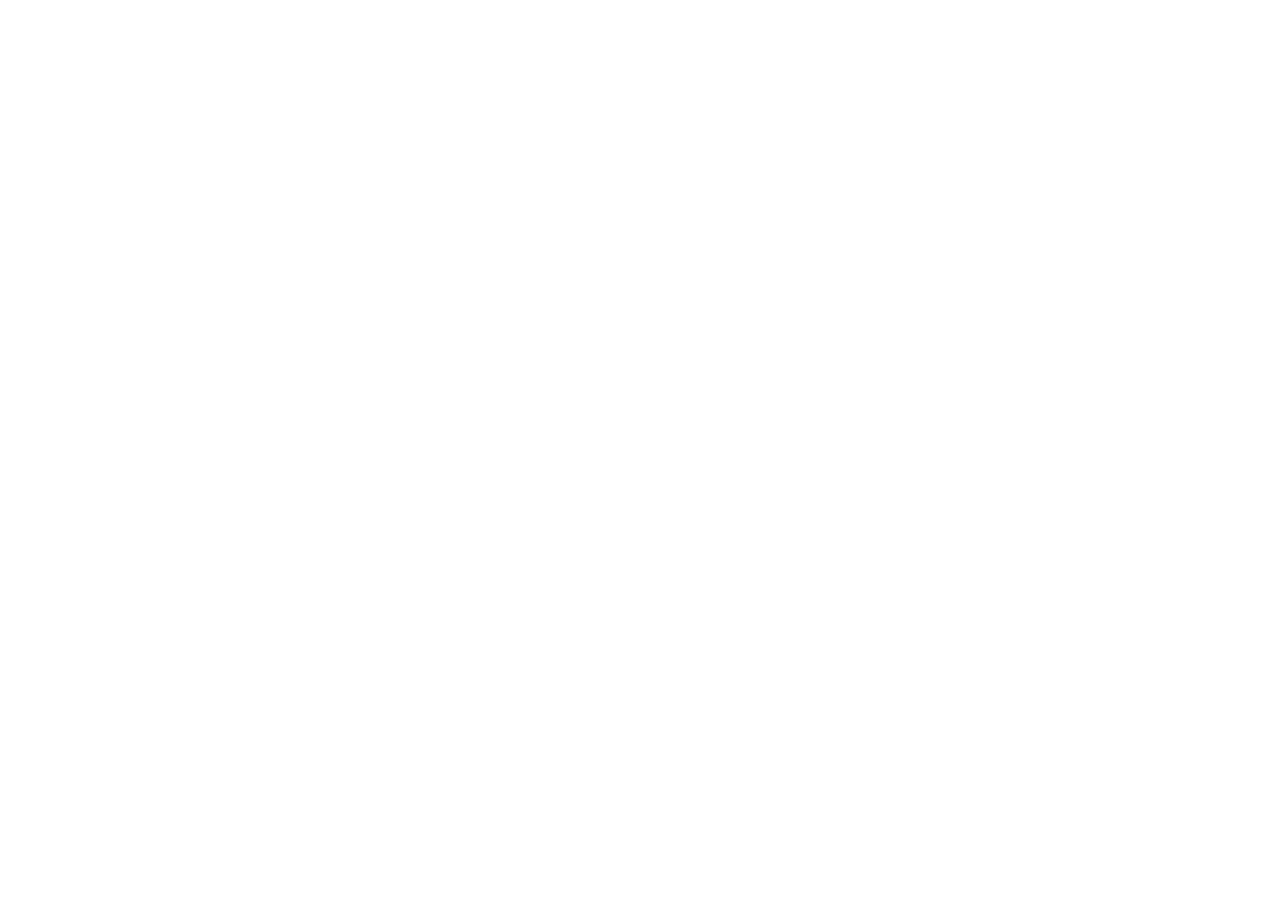
==== mini-rpg-project/game.html @ 624ac025 "moving projects to WDI repo" ====
<!DOCTYPE html>
<html>
<head>
  <link rel="stylesheet" type="text/css" href="./style.css">
  <title></title>
</head>
<body>
<script
  src="https://code.jquery.com/jquery-3.1.1.js"
  integrity="sha256-16cdPddA6VdVInumRGo6IbivbERE8p7CQR3HzTBuELA="
  crossorigin="anonymous"></script>
  <script src = "./worldBoard.js"></script>
  <script src = "./game.js"></script>
  
</body>
</html>
---- mini-rpg-project/style.css ----
html,body {
  box-sizing : border-box;
  height     : 100%;
  width      : 100%;
  margin     : 0;
  padding    : 0;
}
body{
  display         : flex;
  height          : 100%;
  width           : 100%;
  flex-direction  : row;
  justify-content : center;
  align-items     : center;
}
.gameBoard {
  position    : relative;
  height      : 100%;
  width       : 100%;
  margin-top  : 50px;
  margin-left : 30px;
}

.background {
  background      : url('./art/landhextiles-modded2.png') no-repeat;
  background-size : 340% 286%;
  z-index : -10;
}

.creature {
  background : url('./art/creatures-modded.png');
  background-size: 900% 700%;
}

.creatbox {
  position: absolute;
  height: 20px;
  width: 20px;
  margin-left: 5px;
  margin-right: 5px;
  margin-top: 7.3px;
  margin-bottom: 7.3px;
}
.landbox {
  position : absolute;
  height   : 34.6px;
  width    : 30px;
  /*
  sample tile selecting  
  background-position : -72px -64px !important; 

  move one sprite to right: 
  -36px
  move one sprite down and to right: 
  -18px -33 px
  move two sprites down (bottom row):
  0 -66px
  */
}
.fogbox {
  position : absolute;
  height   : 34.6px;
  width    : 30px;
}

.fog {
  background      : url('./art/landhextiles-modded2.png') no-repeat;
  background-size : 340% 286%;
  position: absolute;
  background-position: 0px -66px;
}
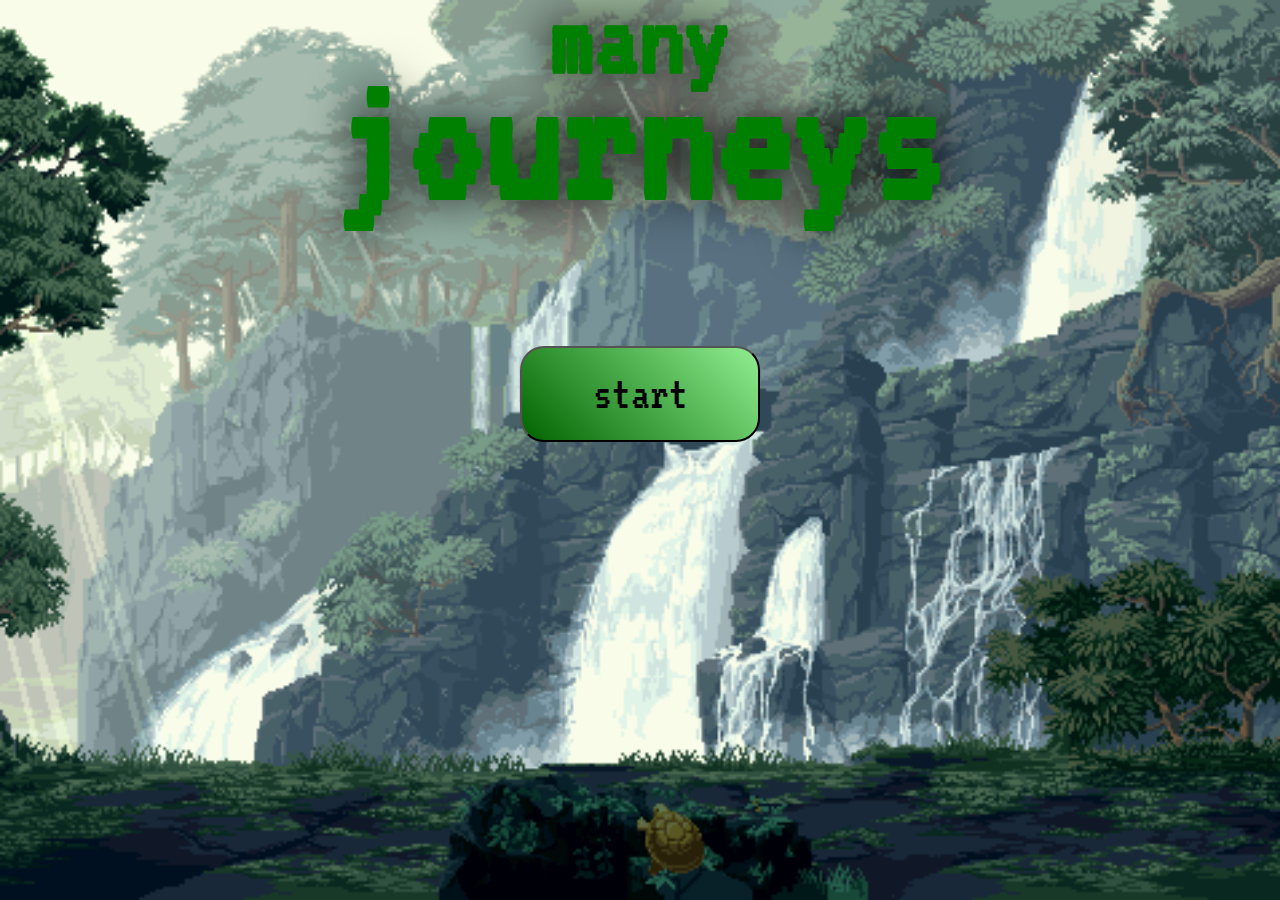
==== commit d5242e90: "beautifying" ====
--- a/mini-rpg-project/game.html
+++ b/mini-rpg-project/game.html
@@ -1,16 +1,23 @@
 <!DOCTYPE html>
 <html>
-<head>
-  <link rel="stylesheet" type="text/css" href="./style.css">
-  <title></title>
-</head>
-<body>
-<script
-  src="https://code.jquery.com/jquery-3.1.1.js"
-  integrity="sha256-16cdPddA6VdVInumRGo6IbivbERE8p7CQR3HzTBuELA="
-  crossorigin="anonymous"></script>
-  <script src = "./worldBoard.js"></script>
-  <script src = "./game.js"></script>
-  
-</body>
+  <head>
+    <link href="https://fonts.googleapis.com/css?family=VT323" rel="stylesheet">
+    <link rel="stylesheet" type="text/css" href="./style.css">
+    <title>many journeys</title>
+  </head>
+  <body>
+    <div class = "startmenu slowdrawin">
+      <h3 class = "smalltitle">many</h3>
+      <h1 class = "bigtitle">journeys</h1>
+      <button class = "startbutton">start</button>
+      <input type = text class="textstring hidden" placeholder = "enter the name of your journey">
+      <button class = "startgame hidden" >begin your journey</button>
+    </div>
+    <script
+    src="https://code.jquery.com/jquery-3.1.1.js"
+    integrity="sha256-16cdPddA6VdVInumRGo6IbivbERE8p7CQR3HzTBuELA="
+    crossorigin="anonymous"></script>
+    <script src = "./worldBoard.js"></script>
+    <script src = "./gameSys.js"></script>
+  </body>
 </html>--- a/mini-rpg-project/style.css
+++ b/mini-rpg-project/style.css
@@ -18,29 +18,26 @@
   position    : relative;
   height      : 100%;
   width       : 100%;
-  margin-top  : 50px;
-  margin-left : 30px;
-}
-
+  margin-top  : 80px;
+  margin-left : 60px;
+}
 .background {
-  background      : url('./art/landhextiles-modded2.png') no-repeat;
+  z-index         : -10;
+  background      : url('./art/landhextiles-modded3.png') no-repeat;
   background-size : 340% 286%;
-  z-index : -10;
-}
-
+}
 .creature {
-  background : url('./art/creatures-modded.png');
-  background-size: 900% 700%;
-}
-
+  background      : url('./art/creatures-modded.png');
+  background-size : 900% 700%;
+}
 .creatbox {
-  position: absolute;
-  height: 20px;
-  width: 20px;
-  margin-left: 5px;
-  margin-right: 5px;
-  margin-top: 7.3px;
-  margin-bottom: 7.3px;
+  position      : absolute;
+  height        : 20px;
+  width         : 20px;
+  margin-top    : 7.3px;
+  margin-right  : 5px;
+  margin-bottom : 7.3px;
+  margin-left   : 5px;
 }
 .landbox {
   position : absolute;
@@ -63,10 +60,153 @@
   height   : 34.6px;
   width    : 30px;
 }
-
 .fog {
-  background      : url('./art/landhextiles-modded2.png') no-repeat;
-  background-size : 340% 286%;
-  position: absolute;
-  background-position: 0px -66px;
+  position            : absolute;
+  background          : url('./art/landhextiles-modded3.png') no-repeat;
+  background-position : 0px -66px;
+  background-size     : 340% 286%;
+}
+.display{
+  position      : fixed;
+  z-index       : 10;
+  width         : auto;
+  padding       : 1%;
+  font-family   : 'VT323', monospace;
+  font-weight   : bold ;
+  color         : rgba(255,255,255,0.8);
+  text-shadow   : black 0 0 0.5em ;
+  border        : 0.1em solid rgba(0,0,0,0.8);
+  border-radius : 0.5em;
+}
+.health {
+  bottom              : 5%;
+  left                : 8%;
+  background          : url('./art/fire2.gif') no-repeat;
+  background-position : 0px -2em;
+  background-size     : 100% 250%;
+  text-shadow         : black 0 0 0.2em ;
+}
+.strength {
+  bottom              : 5%;
+  left                : 38%;
+  background          : linear-gradient( rgba(255,255,255,1),rgba(0,0,0,1));
+  background-position : 0 1.6em;
+  background-size     : 100% 100%;
+}
+.defense {
+  right  : 7%;
+  bottom : 5%;
+  text-align: center;
+  width: 10em;
+}
+.waiting {
+  animation       : bounce 2s ease infinite;
+  animation-delay : 0.5s;
+}
+.hunting {
+  animation : bounce 0.4s ease infinite;
+}
+@keyframes bounce {
+  0% {margin-top : 3.5px;}
+  50% {margin-top : 6.5px;}
+  100% {margin-top : 3.5px;}
+}
+.popup {
+  animation : riseandfade 3s linear forwards;
+}
+@keyframes riseandfade {
+  0% {
+    margin-bottom : 0px;
+    opacity       : 1;
+  }
+  100% {
+    margin-bottom : 40px;
+    opacity       : 0;
+  }
+}
+.drawin {
+  animation : fadein 1s linear forwards;
+}
+.slowdrawin {
+  animation : fadein 5s linear forwards;
+}
+.fadeout {
+  animation : fadein 1s linear reverse;
+}
+  @keyframes fadein {
+    0% { opacity: 0 }
+    100% {opacity: 1}
+}
+
+.vtfont {
+  font-family   : 'VT323', monospace;
+}
+
+.hidden {
+  display: none !important;
+}
+
+.levelup {
+  z-index: 50;
+  background: url('./art/levelup.gif') no-repeat;
+  background-position: -15px -10px;
+  background-size: contain;
+  height: 200%;
+  width: 200%;
+  opacity: 0.50;
+}
+
+.startmenu {
+  color: green ;
+  text-shadow: black 0 0 0.5em;
+  display: flex;
+  flex-direction: column;
+  align-items: center;
+  height: 100%;
+  width: 100%;
+  background: url('./art/victory.gif') no-repeat;
+  background-size: auto 100%  ;
+  background-position: center;
+  font-size: 6em;
+  font-family   : 'VT323', monospace;
+  line-height: 0.1em;
+  padding: 0
+}
+
+.startbutton {
+  background: linear-gradient(45deg,darkgreen,lightgreen);
+  margin-top: 3em;
+  height: 2em;
+  width: 5em;
+  border-radius: 0.5em;
+  padding: 0;
+  font-family   : 'VT323', monospace;
+  font-size: 0.5em;
+}
+
+.textstring {
+  text-align: center;
+  border-radius: 0.3em;
+  margin-top: 1em;
+  height: 2em;
+  width: 15em;
+  font-family   : 'VT323', monospace;
+  font-size: 0.5em;
+}
+
+.startgame {
+  margin-top: 1em;
+  background: radial-gradient(red,yellow);
+  margin-top: 3em;
+  height: 2em;
+  width: 10em;
+  border-radius: 0.5em;
+  padding: 0;
+  font-family   : 'VT323', monospace;
+  font-size: 0.5em;
+}
+
+h1,h3 {
+  margin: 0.2em;
+  padding: 0.1em;
 }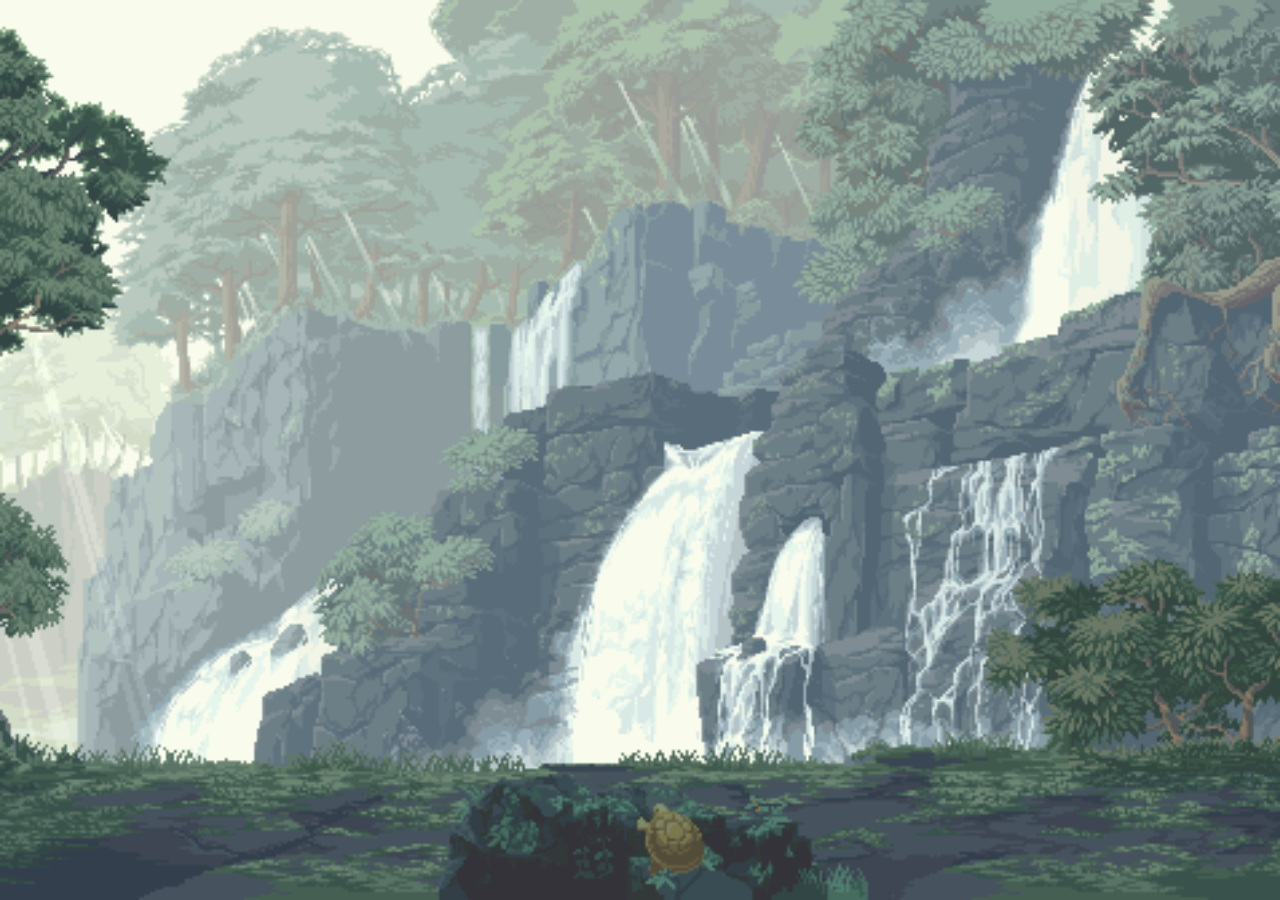
==== commit 3ce014b0: "added music and sounds" ====
--- a/mini-rpg-project/game.html
+++ b/mini-rpg-project/game.html
@@ -1,17 +1,31 @@
 <!DOCTYPE html>
 <html>
   <head>
+    <audio id="birds4" src="./sounds/birds4.wav"></audio>
+    <audio id="hit" src="./sounds/attackThud.ogg"></audio>
+    <audio id="heromiss" src="./sounds/heromiss.mp3"></audio>
+    <audio id="monstermiss" src="./sounds/monstermiss.mp3"></audio>
+    <audio id="step" src="./sounds/step.ogg"></audio>
+    <audio id="birds1" src="./sounds/birds1.wav"></audio>
+    <audio id="birds2" src="./sounds/birds2.wav"></audio>
+    <audio id="birds3" src="./sounds/birds3.wav"></audio>
+    <audio id="monsterdeath" src="./sounds/monsterdeath.wav"></audio>
+    <audio id="playerdeath" src="./sounds/playerdeath.mp3"></audio>
+    <audio id="levelup" src="./sounds/levelup2.mp3"></audio>
+    <audio id="shout" src="./sounds/shout2.mp3"></audio>
+
     <link href="https://fonts.googleapis.com/css?family=VT323" rel="stylesheet">
     <link rel="stylesheet" type="text/css" href="./style.css">
-    <title>many journeys</title>
+    <title>Endless Are The Quests</title>
   </head>
   <body>
-    <div class = "startmenu slowdrawin">
-      <h3 class = "smalltitle">many</h3>
-      <h1 class = "bigtitle">journeys</h1>
-      <button class = "startbutton">start</button>
-      <input type = text class="textstring hidden" placeholder = "enter the name of your journey">
-      <button class = "startgame hidden" >begin your journey</button>
+    <div class ="screenback"></div>
+    <div class = "startmenu slowappear">
+      <h3 class = "smalltitle">endless are the</h3>
+      <h1 class = "bigtitle">quests</h1>
+      <button class = "startbutton">again..</button>
+      <input type = text class="textstring hidden" placeholder = "again it begins, with a phrase..">
+      <button class = "startgame hidden" >begin your hunt</button>
     </div>
     <script
     src="https://code.jquery.com/jquery-3.1.1.js"
@@ -19,5 +33,6 @@
     crossorigin="anonymous"></script>
     <script src = "./worldBoard.js"></script>
     <script src = "./gameSys.js"></script>
+    <iframe width="0" height="0" src="https://www.youtube.com/embed/khBb058m9dI?autoplay=1;start=2" frameborder="0" allowfullscreen></iframe>
   </body>
 </html>--- a/mini-rpg-project/style.css
+++ b/mini-rpg-project/style.css
@@ -7,6 +7,7 @@
   padding    : 0;
 }
 body{
+  position        : relative;
   display         : flex;
   height          : 100%;
   width           : 100%;
@@ -14,12 +15,20 @@
   justify-content : center;
   align-items     : center;
 }
+.screenback {
+  position        : fixed;
+  z-index         : -11;
+  height          : 100%;
+  width           : 100%;
+  opacity         : 1;
+  background      : url('./art/parchment2.jpg') no-repeat;
+  background-size : cover;
+}
 .gameBoard {
-  position    : relative;
-  height      : 100%;
-  width       : 100%;
-  margin-top  : 80px;
-  margin-left : 60px;
+  position : absolute;
+  top      : 5%;
+  left     : 5%;
+  margin   : 10%;
 }
 .background {
   z-index         : -10;
@@ -77,6 +86,7 @@
   text-shadow   : black 0 0 0.5em ;
   border        : 0.1em solid rgba(0,0,0,0.8);
   border-radius : 0.5em;
+  opacity: 0.7;
 }
 .health {
   bottom              : 5%;
@@ -94,10 +104,10 @@
   background-size     : 100% 100%;
 }
 .defense {
-  right  : 7%;
-  bottom : 5%;
-  text-align: center;
-  width: 10em;
+  right      : 7%;
+  bottom     : 5%;
+  width      : 10em;
+  text-align : center;
 }
 .waiting {
   animation       : bounce 2s ease infinite;
@@ -127,86 +137,133 @@
 .drawin {
   animation : fadein 1s linear forwards;
 }
-.slowdrawin {
-  animation : fadein 5s linear forwards;
+.slowappear {
+  animation : fadein 4s linear forwards;
+}
+@keyframes slowappear {
+  0% {
+    opacity   : 0;
+    transform : scale(2);
+  }
+  100% {
+    opacity   : 1;
+    transform : scale(1);
+  }
 }
 .fadeout {
   animation : fadein 1s linear reverse;
 }
-  @keyframes fadein {
-    0% { opacity: 0 }
-    100% {opacity: 1}
-}
-
+@keyframes fadein {
+  0% { opacity: 0 }
+  100% {opacity: 1}
+}
 .vtfont {
-  font-family   : 'VT323', monospace;
-}
-
+  font-family : 'VT323', monospace;
+}
 .hidden {
-  display: none !important;
-}
-
+  display : none !important;
+}
 .levelup {
-  z-index: 50;
-  background: url('./art/levelup.gif') no-repeat;
-  background-position: -15px -10px;
-  background-size: contain;
-  height: 200%;
-  width: 200%;
-  opacity: 0.50;
-}
-
+  z-index             : 50;
+  height              : 200%;
+  width               : 200%;
+  background          : url('./art/levelup.gif') no-repeat;
+  background-position : -15px -10px;
+  background-size     : contain;
+  animation           : pulse 3s linear forwards;
+}
+@keyframes pulse {
+  0% { opacity: 0 }
+  50% {opacity: 1}
+  100%{opacity:0}
+}
 .startmenu {
-  color: green ;
-  text-shadow: black 0 0 0.5em;
-  display: flex;
-  flex-direction: column;
-  align-items: center;
-  height: 100%;
-  width: 100%;
-  background: url('./art/victory.gif') no-repeat;
-  background-size: auto 100%  ;
-  background-position: center;
-  font-size: 6em;
-  font-family   : 'VT323', monospace;
-  line-height: 0.1em;
-  padding: 0
-}
-
+  display             : flex;
+  height              : 100%;
+  width               : 100%;
+  padding             : 0;
+  opacity             : 0.8 !important;
+  background          : url('./art/victory.gif') no-repeat;
+  background-position : center;
+  background-size     : auto 100%  ;
+  font-family         : 'VT323', monospace;
+  font-size           : 4em;
+  color               : black;
+  line-height         : 0.1em;
+  text-shadow         : white 0.1em 0.1em 0.4em;
+  flex-direction      : column;
+  align-items         : center;
+  position: fixed;
+}
 .startbutton {
-  background: linear-gradient(45deg,darkgreen,lightgreen);
-  margin-top: 3em;
-  height: 2em;
-  width: 5em;
-  border-radius: 0.5em;
-  padding: 0;
-  font-family   : 'VT323', monospace;
-  font-size: 0.5em;
-}
-
+  height        : 2em;
+  width         : 8em;
+  margin-top    : 1em;
+  padding       : 0;
+  opacity       : 0;
+  background    : linear-gradient(45deg,darkgreen,black);
+  font-family   : 'VT323', monospace;
+  font-size     : 0.7em;
+  color         : lightgreen;
+  border-radius : 0.5em;
+  animation     : startbutton 2s linear forwards 5s;
+}
+@keyframes startbutton {
+  0% { opacity: 0 }
+  100% {opacity: 0.8}
+}
 .textstring {
-  text-align: center;
-  border-radius: 0.3em;
-  margin-top: 1em;
-  height: 2em;
-  width: 15em;
-  font-family   : 'VT323', monospace;
-  font-size: 0.5em;
-}
-
+  height        : 2em;
+  width         : 15em;
+  margin-top    : 1em;
+  font-family   : 'VT323', monospace;
+  font-size     : 0.5em;
+  text-align    : center;
+  border-radius : 0.3em;
+}
 .startgame {
-  margin-top: 1em;
-  background: radial-gradient(red,yellow);
-  margin-top: 3em;
-  height: 2em;
-  width: 10em;
-  border-radius: 0.5em;
-  padding: 0;
-  font-family   : 'VT323', monospace;
-  font-size: 0.5em;
-}
-
+  height        : 2em;
+  width         : 10em;
+  margin-top    : 1em;
+  margin-top    : 3em;
+  padding       : 0;
+  background    : radial-gradient(red,yellow);
+  font-family   : 'VT323', monospace;
+  font-size     : 0.5em;
+  border-radius : 0.5em;
+}
 h1,h3 {
-  margin: 0.2em;
-  padding: 0.1em;
+  margin      : 0.3em;
+  padding     : 0.1em;
+  white-space : nowrap;
+  opacity: 0;
+  animation   : slowappear 3s linear forwards 2s;
+}
+h1 {
+  font-size : 4em;
+}
+h3{
+  padding-top: 0.5em;
+}
+@keyframes slowappear {
+  0% {
+    opacity   : 0;
+    transform : scale(2);
+  }
+  100% {
+    opacity   : 1;
+    transform : scale(1);
+  }
+}
+.death {
+  background      : url('./art/death.gif') no-repeat;
+  background-size : contain;
+  animation       : deathFadeIn 2s linear forwards ;
+}
+@keyframes deathFadeIn {
+  0% { opacity: 0 }
+  100% {
+    opacity   : 1;
+    transform : scale(3);
+  }
 }